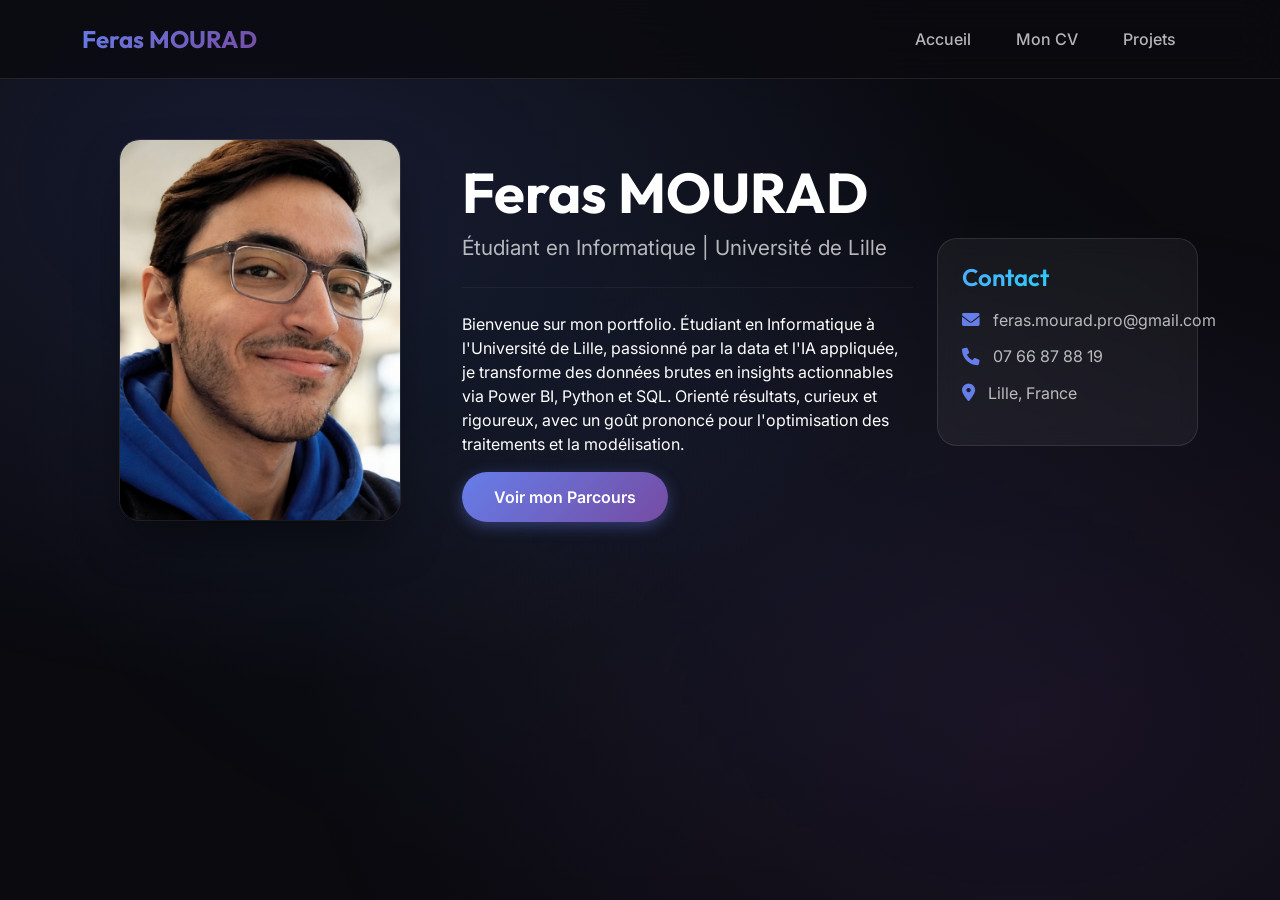
==== index.html @ 3aaaafc6 "modif exp, projets etc..." ====
<!DOCTYPE html>
<html lang="fr">

<head>
    <meta charset="UTF-8">
    <meta name="viewport" content="width=device-width, initial-scale=1.0">
    <title>Mon Portfolio - TP3</title>
    <link href="https://cdn.jsdelivr.net/npm/bootstrap@5.3.0/dist/css/bootstrap.min.css" rel="stylesheet">
    <link rel="stylesheet" href="https://cdnjs.cloudflare.com/ajax/libs/font-awesome/6.0.0/css/all.min.css">
    <link
        href="https://fonts.googleapis.com/css2?family=Inter:wght@300;400;500;600;700&family=Outfit:wght@400;500;600;700&display=swap"
        rel="stylesheet">
    <link rel="stylesheet" href="style.css">
</head>

<body>

    <!-- LIGHTBOX OVERLAY -->
    <div class="lightbox-overlay" id="lightbox" onclick="closeLightbox()">
        <img id="lightbox-img" src="" alt="Zoom">
    </div>

    <!-- NAVBAR -->
    <nav class="navbar navbar-expand-lg navbar-dark bg-dark fixed-top">
        <div class="container">
            <a class="navbar-brand" href="#" onclick="naviguerVers('accueil')">Feras MOURAD</a>
            <button class="navbar-toggler" type="button" data-bs-toggle="collapse" data-bs-target="#navbarNav">
                <span class="navbar-toggler-icon"></span>
            </button>
            <div class="collapse navbar-collapse" id="navbarNav">
                <ul class="navbar-nav ms-auto">
                    <li class="nav-item"><a class="nav-link" href="#" onclick="naviguerVers('accueil')">Accueil</a></li>
                    <li class="nav-item"><a class="nav-link" href="#" onclick="naviguerVers('cv')">Mon CV</a></li>
                    <li class="nav-item"><a class="nav-link" href="#" onclick="naviguerVers('projets')">Projets</a></li>
                </ul>
            </div>
        </div>
    </nav>

    <!-- ACCUEIL -->
    <section id="accueil" class="active container">
        <div class="row align-items-center">
            <div class="col-md-4 text-center mb-4">
                <img src="images/fm.jpeg" alt="Feras MOURAD" class="profile-img">
            </div>
            <div class="col-md-5">
                <h1 class="display-4">Feras MOURAD</h1>
                <p class="lead">Étudiant en Informatique | Université de Lille</p>
                <hr class="my-4">
                <p>
                    Bienvenue sur mon portfolio. Étudiant en Informatique à l'Université de Lille, passionné par la data et l'IA appliquée, je transforme des données brutes en insights actionnables via Power BI, Python et SQL. Orienté résultats, curieux et rigoureux, avec un goût prononcé pour l'optimisation des traitements et la modélisation.
                </p>
                <button class="btn btn-primary" onclick="naviguerVers('cv')">Voir mon Parcours</button>
            </div>
            <div class="col-md-3">
                <aside class="contact-card">
                    <h4>Contact</h4>
                    <ul class="list-unstyled">
                        <li><i class="fas fa-envelope"></i> <a href="mailto:feras.mourad.pro@gmail.com"
                                style="color: inherit; text-decoration: none;">feras.mourad.pro@gmail.com</a></li>
                        <li><i class="fas fa-phone"></i> <a href="tel:+33766878819"
                                style="color: inherit; text-decoration: none;">07 66 87 88 19</a></li>
                        <li><i class="fas fa-map-marker-alt"></i> Lille, France</li>
                    </ul>
                </aside>
            </div>
        </div>
    </section>

    <!-- CV -->
    <section id="cv" class="container">
        <h2 class="text-center mb-4">Curriculum Vitae</h2>
        <div class="text-center mb-4">
            <button class="btn btn-outline-primary me-2" onclick="afficherCV('fr')">Français 🇫🇷</button>
            <button class="btn btn-outline-secondary" onclick="afficherCV('en')">Anglais 🇬🇧</button>
        </div>
        <div id="contenu-cv">
            <p class="text-center" style="color: rgba(255,255,255,0.5);">Sélectionnez une langue ci-dessus.</p>
        </div>
        <div class="mt-4 text-center">
            <button class="btn btn-secondary" onclick="naviguerVers('accueil')">← Retour Accueil</button>
        </div>
    </section>

    <!-- PROJETS HUB -->
    <section id="projets" class="container">
        <div class="projects-hub-title">
            <h2>Mes Projets</h2>
            <p>Découvrez mes réalisations techniques. Cliquez sur un projet pour en savoir plus.</p>
        </div>
        <div class="row g-4 justify-content-center">
            <div class="col-md-6 col-lg-5">
                <div class="project-card" onclick="naviguerVers('projet-aeroline')">
                    <img src="images/BDD/mcd.png" alt="Projet AEROLINE" class="project-card-thumb">
                    <div class="project-card-body">
                        <p class="card-tech">PostgreSQL &#8226; Modélisation &#8226; Web</p>
                        <h3>Système d'Information Aérien (AEROLINE)</h3>
                        <p>Conception d'une architecture de base de données complexe pour gérer vols, équipages,
                            passagers et billetterie.</p>
                    </div>
                </div>
            </div>
            <div class="col-md-6 col-lg-5">
                <div class="project-card" onclick="naviguerVers('projet-shogi')">
                    <img src="images/Hasami/shogi_interface.png" alt="Projet Hasami Shogi" class="project-card-thumb"
                        onerror="this.style.background='linear-gradient(135deg, #667eea, #764ba2)'; this.style.height='220px'; this.src='';">
                    <div class="project-card-body">
                        <p class="card-tech">Langage C &#8226; Algorithmique &#8226; Tests</p>
                        <h3>Jeu Hasami Shogi en C</h3>
                        <p>Implémentation complète d'un jeu de plateau stratégique avec logique de capture par
                            encadrement et validation automatisée.</p>
                    </div>
                </div>
            </div>
            <div class="col-md-6 col-lg-5">
                <div class="project-card" onclick="naviguerVers('projet-graphes')">
                    <img src="images/Graphes/thumbnail_graphe.png" alt="Projet Graphes" class="project-card-thumb">
                    <div class="project-card-body">
                        <p class="card-tech">Langage C &#8226; Algorithmique &#8226; Ordonnancement</p>
                        <h3>Graphes et Ordonnancements</h3>
                        <p>Implémentation d'algorithmes de graphes pour le calcul du chemin critique et la visualisation
                            interactive de l'ordonnancement de tâches.</p>
                    </div>
                </div>
            </div>
        </div>
        <div class="mt-5 text-center">
            <button class="btn btn-secondary" onclick="naviguerVers('accueil')">&#8592; Retour Accueil</button>
        </div>
    </section>

    <!-- SOUS-PAGE AEROLINE -->
    <section id="projet-aeroline" class="container">
        <button class="btn-back-projects" onclick="naviguerVers('projets')">
            <i class="fas fa-arrow-left"></i> Retour aux Projets
        </button>
        <div class="project-hero">
            <h2>Système d'Information Aérien (AEROLINE)</h2>
            <p class="tech-stack">PostgreSQL &#8226; Modélisation de Données &#8226; Architecture Web</p>
            <span class="mention-binome">&#128101; Projet académique réalisé en binôme</span>
            <p class="project-desc">
                Conception et développement d'un système de gestion de base de données complexe pour une compagnie
                aérienne.
                L'objectif principal était de modéliser une architecture robuste sous PostgreSQL permettant de gérer les
                interactions
                entre les vols, les équipages, les passagers et la billetterie.
            </p>
        </div>
        <hr class="project-divider">
        <div class="project-section-block text-center">
            <h3>Modélisation Conceptuelle et Logique</h3>
            <div class="mcd-container">
                <img src="images/BDD/mcd.png" alt="MCD AEROLINE" class="project-img mb-3">
            </div>
            <ul class="text-start" style="max-width: 700px; margin: 0 auto 1.5rem;">
                <li>Création de plus de 10 entités interconnectées (Vols, Avions, Employés, Billets, etc.).</li>
                <li>Gestion stricte des cardinalités et des contraintes d'intégrité référentielle.</li>
            </ul>
            <button class="btn-mld-toggle" onclick="toggleMLD()">
                <i class="fas fa-database"></i> Voir le Schéma Relationnel (MLD)
                <span class="chevron">&#9660;</span>
            </button>
            <div id="mld-accordion" class="mld-content">
                <div class="mld-card text-start">
                    <p style="color: var(--text-muted); font-style: italic; margin-bottom: 1rem;">Légende : <span
                            class="pk">PK</span> = Clé Primaire, <span class="fk">FK</span> = Clé Étrangère (#), DMS =
                        Date de Mise en Service</p>
                    <p><span class="entity-name">PAYS</span> (<span class="pk">ID_pays [PK]</span>, Nom)</p>
                    <p><span class="entity-name">TYPE_AVION</span> (<span class="pk">Code_type [PK]</span>, Fabricant,
                        Modèle, Nb_sièges)</p>
                    <p><span class="entity-name">AEROPORT</span> (<span class="pk">Code_IATA [PK]</span>, Ville, Nom)
                    </p>
                    <p><span class="entity-name">FONCTION</span> (<span class="pk">ID_fonction [PK]</span>, Libellé)</p>
                    <p><span class="entity-name">PASSAGER</span> (<span class="pk">ID_passager [PK]</span>, Nom, Prénom,
                        Date_Naiss, Tel, email)</p>
                    <p><span class="entity-name">COMPAGNIE</span> (<span class="pk">ID_compagnie [PK]</span>, Nom, <span
                            class="fk">#ID_pays [FK → PAYS]</span>)</p>
                    <p><span class="entity-name">AVION</span> (<span class="pk">ID_avion [PK]</span>, DMS, <span
                            class="fk">#ID_compagnie [FK → COMPAGNIE]</span>, <span class="fk">#Code_type [FK →
                            TYPE_AVION]</span>)</p>
                    <p><span class="entity-name">EMPLOYE</span> (<span class="pk">ID_employé [PK]</span>, Nom, Prénom,
                        Num_poste, <span class="fk">#ID_compagnie [FK → COMPAGNIE]</span>, <span class="fk">#ID_fonction
                            [FK → FONCTION]</span>)</p>
                    <p><span class="entity-name">FIDELITE</span> (<span class="pk">ID_compte [PK]</span>, SoldeMiles,
                        Statut, DateAdhesion, <span class="fk">#ID_passager [FK → PASSAGER]</span>)</p>
                    <p><span class="entity-name">VOL</span> (<span class="pk">ID_vol [PK]</span>, Ref_vol, Date_départ,
                        Date_arrivée, Statut_de_vol, <span class="fk">#Code_IATA_depart [FK → AEROPORT]</span>, <span
                            class="fk">#Code_IATA_arrivee [FK → AEROPORT]</span>, <span class="fk">#ID_avion [FK →
                            AVION]</span>)</p>
                    <p><span class="entity-name">MAINTENANCE</span> (<span class="pk">ID_maintenance [PK]</span>,
                        Date_entretien, Rapport, <span class="fk">#ID_employé [FK → EMPLOYE]</span>, <span
                            class="fk">#ID_avion [FK → AVION]</span>)</p>
                    <p><span class="entity-name">BILLET</span> (<span class="pk">ID_billet [PK]</span>, Date, Num_siège,
                        Validation, Classe, <span class="fk">#ID_passager [FK → PASSAGER]</span>, <span
                            class="fk">#ID_vol [FK → VOL]</span>, <span class="fk">#ID_employé [FK → EMPLOYE]</span>)
                    </p>
                    <p><span class="entity-name">GESTION_BAGAGES</span> (<span class="pk">ID_bagage [PK]</span>, Poids,
                        Statut, <span class="fk">#ID_billet [FK → BILLET]</span>)</p>
                    <p><span class="entity-name">AFFECTATION_EQUIPAGE</span> (Rôle, Responsable, <span
                            class="pk fk">#ID_vol [PK, FK → VOL]</span>, <span class="pk fk">#ID_employé [PK, FK →
                            EMPLOYE]</span>)</p>
                    <p><span class="entity-name">CERTIFICATION</span> (Date_obtention, Libelle, <span
                            class="pk fk">#ID_employé [PK, FK → EMPLOYE]</span>, <span class="pk fk">#Code_type [PK, FK
                            → TYPE_AVION]</span>)</p>
                    <p><span class="entity-name">PARTICIPE</span> (<span class="pk fk">#ID_employé [PK, FK →
                            EMPLOYE]</span>, <span class="pk fk">#ID_maintenance [PK, FK → MAINTENANCE]</span>)</p>
                </div>
            </div>
        </div>
        <hr class="project-divider">
        <div class="project-section-block">
            <h3>Consultation et Jointures SQL complexes</h3>
            <ul class="mb-4">
                <li>Mise en place de vues dynamiques pour afficher le planning des vols.</li>
                <li>Utilisation de jointures (<code>JOIN</code>) pour agréger les données de l'équipage, de l'avion et
                    des passagers sur une seule vue détaillée en fonction de l'ID du vol.</li>
            </ul>
            <div class="row g-4">
                <div class="col-md-6"><img src="images/BDD/liste_vols.png" alt="Planning des Vols" class="project-img">
                </div>
                <div class="col-md-6"><img src="images/BDD/details_vol.png" alt="Détails d'un vol" class="project-img">
                </div>
            </div>
        </div>
        <hr class="project-divider">
        <div class="project-section-block">
            <div class="row align-items-center g-4">
                <div class="col-md-7">
                    <div class="img-crop-footer">
                        <img src="images/BDD/gestion_rh.png" alt="Gestion RH et Flotte" class="project-img"
                            style="border:none;box-shadow:none;border-radius:0;">
                    </div>
                </div>
                <div class="col-md-5">
                    <h3>Gestion des Ressources Humaines (CRUD)</h3>
                    <ul>
                        <li>Développement d'interfaces d'administration pour l'insertion (<code>INSERT</code>) et la
                            mise à jour (<code>UPDATE</code>) des employés.</li>
                        <li>Attribution de rôles et de certifications avec vérification des clés étrangères pour
                            garantir la cohérence de la base.</li>
                    </ul>
                </div>
            </div>
        </div>
        <hr class="project-divider">
        <div class="project-section-block">
            <div class="row align-items-center g-4">
                <div class="col-md-5">
                    <h3>Processus Métier et Transactions</h3>
                    <ul>
                        <li>Implémentation de la logique de vente de billets liés à un vol spécifique.</li>
                        <li>Enregistrement des bagages avec calcul des contraintes de poids, impactant directement les
                            tables liées aux passagers et aux vols.</li>
                    </ul>
                </div>
                <div class="col-md-7">
                    <div class="img-crop-footer">
                        <img src="images/BDD/gestion_billets.png" alt="Gestion des Billets et Bagages"
                            class="project-img" style="border:none;box-shadow:none;border-radius:0;">
                    </div>
                </div>
            </div>
        </div>
        <div class="mt-5 text-center">
            <button class="btn btn-secondary" onclick="naviguerVers('projets')">&#8592; Retour aux Projets</button>
        </div>
    </section>

    <!-- SOUS-PAGE HASAMI SHOGI -->
    <section id="projet-shogi" class="container">
        <button class="btn-back-projects" onclick="naviguerVers('projets')">
            <i class="fas fa-arrow-left"></i> Retour aux Projets
        </button>
        <div class="project-hero">
            <h2>Jeu de Plateau Stratégique : Hasami Shogi</h2>
            <p class="tech-stack">Langage C &#8226; Algorithmique &#8226; Tests (Valgrind)</p>
            <p class="project-desc">
                Implémentation complète d'un jeu de plateau en langage C respectant strictement un cahier des charges
                complexe.
                Ce projet met l'accent sur la rigueur algorithmique, la gestion de la mémoire et la validation par des
                tests automatisés.
            </p>
        </div>
        <hr class="project-divider">
        <div class="project-section-block">
            <div class="row align-items-center g-4">
                <div class="col-md-7">
                    <img src="images/Hasami/shogi_interface.png" alt="Interface console du Hasami Shogi"
                        class="project-img"
                        onerror="this.style.background='linear-gradient(135deg, #667eea, #764ba2)'; this.style.height='400px'; this.style.borderRadius='14px'; this.src='';">
                </div>
                <div class="col-md-5">
                    <h3>Interface Console et Jouabilité</h3>
                    <ul>
                        <li>Affichage dynamique du plateau en ligne de commande avec mise à jour en temps réel des
                            scores.</li>
                        <li>Gestion de la saisie utilisateur sécurisée (coordonnées alphanumériques) pour le déplacement
                            des pions.</li>
                    </ul>
                </div>
            </div>
        </div>
        <hr class="project-divider">
        <div class="project-section-block">
            <div class="row align-items-center g-4">
                <div class="col-md-5">
                    <h3>Algorithmique et Mécanique de Capture</h3>
                    <ul>
                        <li>Développement d'une logique complexe pour vérifier la validité des déplacements et exécuter
                            les <strong style="color: #f59e0b;">captures par encadrement</strong>.</li>
                        <li>Contrôle strict des limites du tableau et parcours directionnel optimisé (boucles
                            <code>while</code>).
                        </li>
                    </ul>
                </div>
                <div class="col-md-7">
                    <img src="images/Hasami/shogi_code.png" alt="Code C de la logique de capture" class="project-img"
                        onerror="this.style.background='linear-gradient(135deg, #667eea, #764ba2)'; this.style.height='400px'; this.style.borderRadius='14px'; this.src='';">
                </div>
            </div>
        </div>
        <hr class="project-divider">
        <div class="project-section-block">
            <div class="row align-items-center g-4">
                <div class="col-md-7">
                    <img src="images/Hasami/shogi_valgrind.png" alt="Résultat Valgrind - 0 fuites mémoire"
                        class="project-img"
                        onerror="this.style.background='linear-gradient(135deg, #667eea, #764ba2)'; this.style.height='400px'; this.style.borderRadius='14px'; this.src='';">
                </div>
                <div class="col-md-5">
                    <h3>Validation et Gestion de la Mémoire</h3>
                    <ul>
                        <li>Analyse approfondie avec <strong style="color: #4facfe;">Valgrind</strong> certifiant
                            l'absence totale de fuites mémoire (<code>0 leaks possible</code>).</li>
                        <li>Validation de la robustesse globale de l'application via des <strong>tests
                                automatisés</strong> par redirection de flux.</li>
                    </ul>
                </div>
            </div>
        </div>
        <div class="mt-5 text-center" style="display: flex; justify-content: center; gap: 1rem; flex-wrap: wrap;">
            <button class="btn btn-secondary" onclick="naviguerVers('projets')">&#8592; Retour aux Projets</button>
            <a href="https://github.com/FerasMOURAD/Hasami-Shogi-C" target="_blank" class="btn btn-secondary"
                style="background: linear-gradient(135deg, #667eea, #764ba2); border: none;">
                <i class="fab fa-github"></i> Voir le code source sur GitHub
            </a>
        </div>
    </section>

    <!-- SOUS-PAGE GRAPHES & ORDONNANCEMENT -->
    <section id="projet-graphes" class="container">
        <button class="btn-back-projects" onclick="naviguerVers('projets')">
            <i class="fas fa-arrow-left"></i> Retour aux Projets
        </button>

        <div class="project-hero">
            <h2>Graphes et Ordonnancements</h2>
            <p class="tech-stack">Langage C &#8226; Algorithmique &#8226; Ordonnancement</p>
            <p class="project-desc">
                Implémentation en C d'un programme d'ordonnancement de projets à partir d'un graphe de tâches.
                Le programme calcule automatiquement les dates au plus tôt, les dates au plus tard, les marges
                et identifie les tâches critiques afin de déterminer la durée minimale du projet.
            </p>
            <img src="images/Graphes/thumbnail_graphe.png" alt="Visualisation du graphe"
                style="max-height: 340px; width: auto; border-radius: 14px; border: 1px solid rgba(255,255,255,0.1); margin-top: 1.5rem;">
        </div>

        <hr class="project-divider">

        <!-- Bellman : texte gauche / image droite -->
        <div class="project-section-block">
            <div class="row align-items-center g-4">
                <div class="col-md-5">
                    <h3>Calcul des dates (Bellman)</h3>
                    <ul>
                        <li>Implémentation en C du calcul des dates au plus tôt et au plus tard.</li>
                        <li>Utilisation de la liste des prédécesseurs pour parcourir les dépendances entre tâches.</li>
                        <li>Calcul de la durée minimale du projet à partir de la tâche finale.</li>
                        <li>Base du programme pour identifier ensuite les marges et les tâches critiques.</li>
                    </ul>
                </div>
                <div class="col-md-7">
                    <img src="images/Graphes/Bellman.png" alt="Algorithme de Bellman" class="project-img">
                </div>
            </div>
        </div>

        <hr class="project-divider">

        <!-- Structs : image gauche / texte droite -->
        <div class="project-section-block">
            <div class="row align-items-center g-4">
                <div class="col-md-7">
                    <img src="images/Graphes/structs.png" alt="Structures de données" class="project-img">
                </div>
                <div class="col-md-5">
                    <h3>Structures de Données</h3>
                    <ul>
                        <li>Représentation du graphe avec un tableau de tâches.</li>
                        <li>Chaque tâche contient son identifiant, sa durée, sa date au plus tôt, sa date au plus tard et ses prédécesseurs.</li>
                        <li>Utilisation de listes chaînées pour stocker les prédécesseurs de chaque tâche.</li>
                        <li>Organisation modulaire du code avec un fichier <code>.h</code> pour les structures et prototypes.</li>
                    </ul>
                </div>
            </div>
        </div>

        <hr class="project-divider">

        <!-- Results : texte gauche / image droite -->
        <div class="project-section-block">
            <div class="row align-items-center g-4">
                <div class="col-md-5">
                    <h3>Résultats</h3>
                    <ul>
                        <li>Génération automatique d'un fichier de résultats après l'exécution du programme.</li>
                        <li>Affichage de la durée minimale totale du projet.</li>
                        <li>Détail pour chaque tâche : date au plus tôt, date au plus tard et marge.</li>
                        <li>Identification automatique des tâches critiques lorsque leur marge est nulle.</li>
                    </ul>
                </div>
                <div class="col-md-7">
                    <img src="images/Graphes/res.png" alt="Résultats du programme" class="project-img">
                </div>
            </div>
        </div>

        <div class="mt-5 text-center" style="display: flex; justify-content: center; gap: 1rem; flex-wrap: wrap;">
            <button class="btn btn-secondary" onclick="naviguerVers('projets')">&#8592; Retour aux Projets</button>
            <a href="https://github.com/FerasMOURAD/Graphes-Ordonnancement" target="_blank" class="btn btn-secondary"
                style="background: linear-gradient(135deg, #667eea, #764ba2); border: none;">
                <i class="fab fa-github"></i> Voir le code source sur GitHub
            </a>
        </div>
    </section>

    <script src="https://cdn.jsdelivr.net/npm/bootstrap@5.3.0/dist/js/bootstrap.bundle.min.js"></script>
    <script src="script.js"></script>
</body>

</html>
---- style.css ----
/* ========== VARIABLES & BASE ========== */
:root {
    --primary-gradient: linear-gradient(135deg, #667eea 0%, #764ba2 100%);
    --secondary-gradient: linear-gradient(135deg, #f093fb 0%, #f5576c 100%);
    --accent-gradient: linear-gradient(135deg, #4facfe 0%, #00f2fe 100%);
    --dark-bg: #0a0a0f;
    --card-bg: rgba(255, 255, 255, 0.03);
    --glass-bg: rgba(255, 255, 255, 0.05);
    --glass-border: rgba(255, 255, 255, 0.1);
    --text-primary: #ffffff;
    --text-secondary: rgba(255, 255, 255, 0.7);
    --text-muted: rgba(255, 255, 255, 0.5);
}

* {
    margin: 0;
    padding: 0;
    box-sizing: border-box;
}

body {
    font-family: 'Inter', sans-serif;
    background: var(--dark-bg);
    color: var(--text-primary);
    padding-top: 80px;
    min-height: 100vh;
    overflow-x: hidden;
}

/* Animated background */
body::before {
    content: '';
    position: fixed;
    top: 0;
    left: 0;
    width: 100%;
    height: 100%;
    background:
        radial-gradient(ellipse at 20% 20%, rgba(102, 126, 234, 0.15) 0%, transparent 50%),
        radial-gradient(ellipse at 80% 80%, rgba(118, 75, 162, 0.15) 0%, transparent 50%),
        radial-gradient(ellipse at 50% 50%, rgba(79, 172, 254, 0.05) 0%, transparent 70%);
    z-index: -1;
    animation: backgroundPulse 15s ease-in-out infinite;
}

@keyframes backgroundPulse {

    0%,
    100% {
        opacity: 1;
    }

    50% {
        opacity: 0.7;
    }
}

/* ========== NAVBAR ========== */
.navbar {
    background: rgba(10, 10, 15, 0.8) !important;
    backdrop-filter: blur(20px);
    border-bottom: 1px solid var(--glass-border);
    padding: 1rem 0;
    transition: all 0.3s ease;
}

.navbar-brand {
    font-family: 'Outfit', sans-serif;
    font-weight: 700;
    font-size: 1.5rem;
    background: var(--primary-gradient);
    -webkit-background-clip: text;
    -webkit-text-fill-color: transparent;
    background-clip: text;
}

.nav-link {
    color: var(--text-secondary) !important;
    font-weight: 500;
    padding: 0.5rem 1.2rem !important;
    margin: 0 0.2rem;
    border-radius: 25px;
    transition: all 0.3s ease;
    position: relative;
}

.nav-link:hover {
    color: var(--text-primary) !important;
    background: var(--glass-bg);
}

.nav-link::after {
    content: '';
    position: absolute;
    bottom: 0;
    left: 50%;
    width: 0;
    height: 2px;
    background: var(--primary-gradient);
    transition: all 0.3s ease;
    transform: translateX(-50%);
}

.nav-link:hover::after {
    width: 60%;
}

/* ========== SECTIONS ========== */
section {
    min-height: calc(100vh - 80px);
    padding: 60px 20px;
    display: none;
}

section.active {
    display: block;
    animation: fadeInUp 0.6s ease-out;
}

@keyframes fadeInUp {
    from {
        opacity: 0;
        transform: translateY(30px);
    }

    to {
        opacity: 1;
        transform: translateY(0);
    }
}

/* ========== TYPOGRAPHY ========== */
h1,
h2,
h3,
h4,
h5 {
    font-family: 'Outfit', sans-serif;
}

.display-4 {
    font-weight: 700;
    font-size: 3.5rem;
    line-height: 1.1;
    margin-bottom: 0.5rem;
}

.lead {
    font-size: 1.3rem;
    color: var(--text-secondary);
    font-weight: 400;
}

.gradient-text {
    background: var(--primary-gradient);
    -webkit-background-clip: text;
    -webkit-text-fill-color: transparent;
    background-clip: text;
}

/* ========== PROFILE IMAGE ========== */
.profile-img {
    width: 280px;
    height: 380px;
    object-fit: cover;
    object-position: center;
    border-radius: 20px;
    box-shadow:
        0 25px 50px -12px rgba(0, 0, 0, 0.5),
        0 0 0 1px var(--glass-border);
    transition: all 0.4s ease;
    position: relative;
}

.profile-img:hover {
    transform: translateY(-10px) scale(1.02);
    box-shadow:
        0 35px 60px -15px rgba(102, 126, 234, 0.4),
        0 0 0 1px var(--glass-border);
}

/* ========== CARDS & GLASS EFFECT ========== */
.glass-card {
    background: var(--glass-bg);
    backdrop-filter: blur(10px);
    border: 1px solid var(--glass-border);
    border-radius: 20px;
    padding: 2rem;
    transition: all 0.3s ease;
}

.glass-card:hover {
    background: rgba(255, 255, 255, 0.08);
    border-color: rgba(255, 255, 255, 0.2);
    transform: translateY(-5px);
}

/* ========== BUTTONS ========== */
.btn-primary {
    background: var(--primary-gradient);
    border: none;
    padding: 0.8rem 2rem;
    border-radius: 30px;
    font-weight: 600;
    font-size: 1rem;
    transition: all 0.3s ease;
    box-shadow: 0 4px 15px rgba(102, 126, 234, 0.4);
}

.btn-primary:hover {
    transform: translateY(-3px);
    box-shadow: 0 8px 25px rgba(102, 126, 234, 0.6);
    background: var(--primary-gradient);
}

.btn-outline-primary,
.btn-outline-secondary {
    border: 2px solid var(--glass-border);
    background: transparent;
    color: var(--text-primary);
    padding: 0.6rem 1.5rem;
    border-radius: 25px;
    font-weight: 500;
    transition: all 0.3s ease;
}

.btn-outline-primary:hover,
.btn-outline-secondary:hover {
    background: var(--primary-gradient);
    border-color: transparent;
    transform: translateY(-2px);
}

.btn-secondary {
    background: var(--glass-bg);
    border: 1px solid var(--glass-border);
    color: var(--text-primary);
    padding: 0.7rem 1.5rem;
    border-radius: 25px;
    transition: all 0.3s ease;
}

.btn-secondary:hover {
    background: var(--glass-border);
    color: var(--text-primary);
}

/* ========== CV SECTION ========== */
#contenu-cv {
    background: var(--glass-bg);
    backdrop-filter: blur(10px);
    border: 1px solid var(--glass-border);
    border-radius: 24px;
    padding: 2.5rem;
}

#contenu-cv h3 {
    font-size: 1.5rem;
    font-weight: 600;
    background: var(--primary-gradient);
    -webkit-background-clip: text;
    -webkit-text-fill-color: transparent;
    background-clip: text;
    border-bottom: 2px solid var(--glass-border) !important;
    padding-bottom: 0.8rem;
}

#contenu-cv h4 {
    font-size: 1.3rem;
    font-weight: 600;
    background: var(--accent-gradient);
    -webkit-background-clip: text;
    -webkit-text-fill-color: transparent;
    background-clip: text;
}

#contenu-cv h5 {
    font-size: 1.1rem;
    font-weight: 600;
    color: var(--text-primary);
    margin-bottom: 0.3rem;
}

#contenu-cv .text-muted {
    color: var(--text-muted) !important;
    font-size: 0.9rem;
}

#contenu-cv ul {
    padding-left: 1.2rem;
    margin-top: 0.5rem;
}

#contenu-cv li {
    color: var(--text-secondary);
    margin-bottom: 0.4rem;
    line-height: 1.6;
}

#contenu-cv p {
    color: var(--text-secondary);
    line-height: 1.6;
}

#contenu-cv .border-start {
    border-color: var(--glass-border) !important;
}

/* ========== CONTACT ASIDE ========== */
.contact-card {
    background: var(--glass-bg);
    backdrop-filter: blur(10px);
    border: 1px solid var(--glass-border);
    border-radius: 20px;
    padding: 1.5rem;
}

.contact-card h4 {
    font-weight: 600;
    margin-bottom: 1rem;
    background: var(--accent-gradient);
    -webkit-background-clip: text;
    -webkit-text-fill-color: transparent;
    background-clip: text;
}

.contact-card li {
    color: var(--text-secondary);
    margin-bottom: 0.8rem;
    display: flex;
    align-items: center;
    gap: 0.8rem;
}

.contact-card i {
    color: #667eea;
    font-size: 1.1rem;
}

/* ========== SKILL BADGES ========== */
.skill-category h5 {
    font-size: 0.95rem;
    font-weight: 600;
    color: #667eea;
    margin-bottom: 0.3rem;
}

.skill-category p {
    color: var(--text-secondary);
    font-size: 0.9rem;
}

/* ========== RESPONSIVE ========== */
@media (max-width: 992px) {
    .display-4 {
        font-size: 2.8rem;
    }

    .profile-img {
        width: 200px;
        height: 280px;
        margin-bottom: 2rem;
    }

    #accueil .row {
        flex-direction: column;
        text-align: center;
    }

    #accueil .col-md-4,
    #accueil .col-md-5,
    #accueil .col-md-3 {
        width: 100%;
        max-width: 100%;
        padding: 0 15px;
    }

    #accueil p {
        text-align: left;
    }
}

@media (max-width: 768px) {
    .display-4 {
        font-size: 2.2rem;
    }

    .profile-img {
        width: 180px;
        height: 250px;
    }

    #contenu-cv {
        padding: 1.5rem;
    }

    section {
        padding: 40px 15px;
    }

    .contact-card {
        margin-top: 1.5rem;
    }
}

/* ========== SCROLLBAR ========== */
::-webkit-scrollbar {
    width: 8px;
}

::-webkit-scrollbar-track {
    background: var(--dark-bg);
}

::-webkit-scrollbar-thumb {
    background: var(--glass-border);
    border-radius: 4px;
}

::-webkit-scrollbar-thumb:hover {
    background: rgba(255, 255, 255, 0.2);
}

/* ========== HR STYLING ========== */
hr {
    border-color: var(--glass-border);
    opacity: 0.5;
}

/* ========== ALERT STYLING ========== */
.alert-warning {
    background: rgba(245, 158, 11, 0.1);
    border: 1px solid rgba(245, 158, 11, 0.3);
    color: #fbbf24;
    border-radius: 15px;
}

/* ========== ANIMATIONS ========== */
.animate-float {
    animation: float 6s ease-in-out infinite;
}

@keyframes float {

    0%,
    100% {
        transform: translateY(0);
    }

    50% {
        transform: translateY(-10px);
    }
}

/* ========== PROJET AEROLINE ========== */
.project-hero {
    text-align: center;
    margin-bottom: 3rem;
}

.project-hero h2 {
    font-size: 2.8rem;
    font-weight: 700;
    background: var(--primary-gradient);
    -webkit-background-clip: text;
    -webkit-text-fill-color: transparent;
    background-clip: text;
    margin-bottom: 0.5rem;
}

.project-hero .tech-stack {
    color: var(--text-muted);
    font-size: 1rem;
    letter-spacing: 2px;
    text-transform: uppercase;
    margin-bottom: 1rem;
}

.project-hero .project-desc {
    color: var(--text-secondary);
    max-width: 750px;
    margin: 0 auto;
    font-size: 1.05rem;
    line-height: 1.7;
}

.project-img {
    width: 100%;
    border-radius: 14px;
    border: 1px solid var(--glass-border);
    box-shadow: 0 15px 40px rgba(0, 0, 0, 0.4);
    transition: all 0.4s ease;
    cursor: pointer;
}

.project-img:hover {
    transform: translateY(-5px) scale(1.01);
    box-shadow: 0 25px 50px rgba(102, 126, 234, 0.25);
}

.mcd-container {
    max-width: 90%;
    margin: 0 auto 1.5rem;
}

.btn-mld-toggle {
    background: var(--glass-bg);
    border: 1px solid var(--glass-border);
    color: var(--text-primary);
    padding: 0.8rem 2rem;
    border-radius: 30px;
    font-weight: 600;
    cursor: pointer;
    transition: all 0.3s ease;
    display: inline-flex;
    align-items: center;
    gap: 0.5rem;
}

.btn-mld-toggle:hover {
    background: var(--primary-gradient);
    border-color: transparent;
    transform: translateY(-2px);
    box-shadow: 0 8px 25px rgba(102, 126, 234, 0.4);
}

.btn-mld-toggle .chevron {
    transition: transform 0.3s ease;
    display: inline-block;
}

.btn-mld-toggle.active .chevron {
    transform: rotate(180deg);
}

.mld-content {
    max-height: 0;
    overflow: hidden;
    transition: max-height 0.5s ease, opacity 0.3s ease;
    opacity: 0;
}

.mld-content.show {
    max-height: 3000px;
    opacity: 1;
}

.mld-card {
    background: var(--glass-bg);
    backdrop-filter: blur(10px);
    border: 1px solid var(--glass-border);
    border-radius: 16px;
    padding: 2rem;
    margin-top: 1.5rem;
    font-family: 'Fira Code', 'Courier New', monospace;
    font-size: 0.85rem;
    line-height: 1.8;
    color: var(--text-secondary);
}

.mld-card .entity-name {
    color: #667eea;
    font-weight: 700;
}

.mld-card .pk {
    color: #f59e0b;
}

.mld-card .fk {
    color: #f093fb;
}

.project-section-block {
    margin-bottom: 4rem;
}

.project-section-block h3 {
    font-size: 1.6rem;
    font-weight: 600;
    background: var(--accent-gradient);
    -webkit-background-clip: text;
    -webkit-text-fill-color: transparent;
    background-clip: text;
    margin-bottom: 1rem;
}

.project-section-block p,
.project-section-block li {
    color: #E0E0E0;
    line-height: 1.7;
}

.project-section-block ul {
    padding-left: 1.2rem;
}

.project-section-block li {
    margin-bottom: 0.5rem;
}

.project-section-block .row {
    display: flex;
    align-items: center;
}

.project-divider {
    border: none;
    height: 1px;
    background: linear-gradient(90deg, transparent, var(--glass-border), transparent);
    margin: 3rem 0;
}

/* ========== LIGHTBOX ========== */
.lightbox-overlay {
    position: fixed;
    top: 0;
    left: 0;
    width: 100%;
    height: 100%;
    background: rgba(0, 0, 0, 0.9);
    backdrop-filter: blur(10px);
    z-index: 9999;
    display: flex;
    align-items: center;
    justify-content: center;
    opacity: 0;
    pointer-events: none;
    transition: opacity 0.3s ease;
    cursor: zoom-out;
}

.lightbox-overlay.active {
    opacity: 1;
    pointer-events: all;
}

.lightbox-overlay img {
    max-width: 90%;
    max-height: 90vh;
    border-radius: 12px;
    box-shadow: 0 30px 80px rgba(0, 0, 0, 0.6);
    transform: scale(0.9);
    transition: transform 0.3s ease;
}

.lightbox-overlay.active img {
    transform: scale(1);
}

/* ========== PROJETS HUB ========== */
.projects-hub-title {
    text-align: center;
    margin-bottom: 3rem;
}

.projects-hub-title h2 {
    font-size: 2.8rem;
    font-weight: 700;
    background: var(--primary-gradient);
    -webkit-background-clip: text;
    -webkit-text-fill-color: transparent;
    background-clip: text;
}

.projects-hub-title p {
    color: var(--text-secondary);
    font-size: 1.1rem;
}

.project-card {
    background: var(--glass-bg);
    backdrop-filter: blur(10px);
    border: 1px solid var(--glass-border);
    border-radius: 20px;
    overflow: hidden;
    cursor: pointer;
    transition: all 0.4s ease;
    height: 100%;
}

.project-card:hover {
    transform: translateY(-8px);
    border-color: rgba(102, 126, 234, 0.4);
    box-shadow: 0 20px 50px rgba(102, 126, 234, 0.2);
}

.project-card-thumb {
    width: 100%;
    height: 220px;
    object-fit: cover;
    object-position: top;
    border-bottom: 1px solid var(--glass-border);
}

.project-card-body {
    padding: 1.5rem;
}

.project-card-body h3 {
    font-family: 'Outfit', sans-serif;
    font-size: 1.3rem;
    font-weight: 600;
    color: var(--text-primary);
    margin-bottom: 0.5rem;
}

.project-card-body .card-tech {
    font-size: 0.8rem;
    color: #667eea;
    letter-spacing: 1px;
    text-transform: uppercase;
    margin-bottom: 0.8rem;
}

.project-card-body p {
    color: var(--text-secondary);
    font-size: 0.95rem;
    line-height: 1.6;
}

.btn-back-projects {
    background: var(--glass-bg);
    border: 1px solid var(--glass-border);
    color: var(--text-primary);
    padding: 0.6rem 1.5rem;
    border-radius: 25px;
    font-weight: 500;
    transition: all 0.3s ease;
    text-decoration: none;
    display: inline-flex;
    align-items: center;
    gap: 0.5rem;
    cursor: pointer;
    margin-bottom: 2rem;
}

.btn-back-projects:hover {
    background: var(--glass-border);
    color: var(--text-primary);
    transform: translateX(-3px);
}

/* Crop footer from screenshots */
.img-crop-footer {
    overflow: hidden;
    border-radius: 14px;
    border: 1px solid var(--glass-border);
    box-shadow: 0 15px 40px rgba(0, 0, 0, 0.4);
    transition: all 0.4s ease;
}

.img-crop-footer:hover {
    transform: translateY(-5px) scale(1.01);
    box-shadow: 0 25px 50px rgba(102, 126, 234, 0.25);
}

.img-crop-footer img {
    width: 100%;
    display: block;
    margin-bottom: -40px;
}

.mention-binome {
    display: inline-block;
    margin-top: 0.8rem;
    padding: 0.4rem 1.2rem;
    border-radius: 20px;
    background: rgba(102, 126, 234, 0.15);
    border: 1px solid rgba(102, 126, 234, 0.3);
    color: #a0aec0;
    font-size: 0.85rem;
    font-style: italic;
}
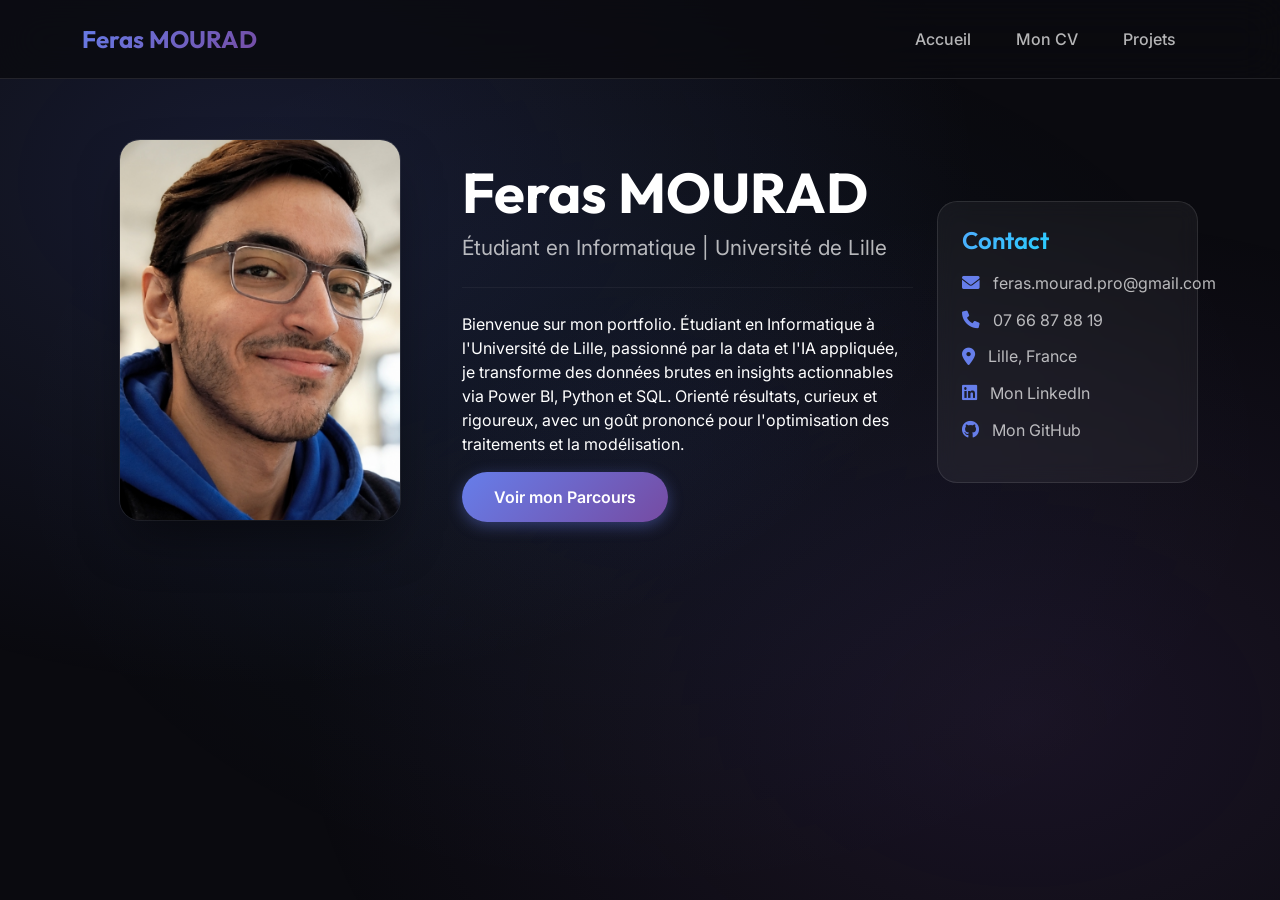
==== commit 6e5b3833: "ajout linkedin, github" ====
--- a/index.html
+++ b/index.html
@@ -48,7 +48,10 @@
                 <p class="lead">Étudiant en Informatique | Université de Lille</p>
                 <hr class="my-4">
                 <p>
-                    Bienvenue sur mon portfolio. Étudiant en Informatique à l'Université de Lille, passionné par la data et l'IA appliquée, je transforme des données brutes en insights actionnables via Power BI, Python et SQL. Orienté résultats, curieux et rigoureux, avec un goût prononcé pour l'optimisation des traitements et la modélisation.
+                    Bienvenue sur mon portfolio. Étudiant en Informatique à l'Université de Lille, passionné par la data
+                    et l'IA appliquée, je transforme des données brutes en insights actionnables via Power BI, Python et
+                    SQL. Orienté résultats, curieux et rigoureux, avec un goût prononcé pour l'optimisation des
+                    traitements et la modélisation.
                 </p>
                 <button class="btn btn-primary" onclick="naviguerVers('cv')">Voir mon Parcours</button>
             </div>
@@ -61,6 +64,10 @@
                         <li><i class="fas fa-phone"></i> <a href="tel:+33766878819"
                                 style="color: inherit; text-decoration: none;">07 66 87 88 19</a></li>
                         <li><i class="fas fa-map-marker-alt"></i> Lille, France</li>
+                        <li><i class="fab fa-linkedin"></i><a href="https://www.linkedin.com/in/ferasmourad"
+                                style="color: inherit; text-decoration: none;">Mon LinkedIn</a></li>
+                        <li><i class="fab fa-github"></i><a href="https://github.com/FerasMourad"
+                                style="color: inherit; text-decoration: none;">Mon GitHub</a></li>
                     </ul>
                 </aside>
             </div>
@@ -126,6 +133,61 @@
         </div>
         <div class="mt-5 text-center">
             <button class="btn btn-secondary" onclick="naviguerVers('accueil')">&#8592; Retour Accueil</button>
+        </div>
+    </section>
+
+    <!-- SOUS-PAGE CERTIFICATIONS -->
+    <section id="certifications" class="container">
+        <button class="btn-back-projects" onclick="naviguerVers('cv')">
+            <i class="fas fa-arrow-left"></i> Retour au CV
+        </button>
+        <div class="project-hero text-center mb-5 mt-4">
+            <h2 class="display-5 fw-bold">Mes Certifications</h2>
+            <p class="tech-stack">Validation des acquis & Formations continues</p>
+        </div>
+
+        <div class="row g-4 justify-content-center">
+            <!-- Emplacement pour la certification Kanz AI -->
+            <div class="col-md-8 col-lg-6">
+                <div class="project-section-block text-center p-4">
+                    <h3 class="mb-4">Kanz AI Hackathon (2026)</h3>
+                    <div
+                        style="border: 1px solid rgba(255,255,255,0.1); border-radius: 10px; overflow: hidden; background: #fff;">
+                        <img src="images/certifications/kanz-1.jpg" alt="Certification Kanz AI" class="img-fluid"
+                            style="width: 100%; height: auto; cursor: pointer; transition: transform 0.3s ease;"
+                            onclick="openLightbox(this.src)" onmouseover="this.style.transform='scale(1.02)'"
+                            onmouseout="this.style.transform='scale(1)'">
+                    </div>
+                </div>
+            </div>
+
+            <!-- Emplacement pour la certification Power BI -->
+            <div class="col-md-8 col-lg-6">
+                <div class="project-section-block text-center p-4">
+                    <h3 class="mb-4">Power BI (UDEMY)</h3>
+                    <div
+                        style="border: 1px solid rgba(255,255,255,0.1); border-radius: 10px; overflow: hidden; background: #fff;">
+                        <img src="images/certifications/powerbi-1.jpg" alt="Certification Power BI" class="img-fluid"
+                            style="width: 100%; height: auto; cursor: pointer; transition: transform 0.3s ease;"
+                            onclick="openLightbox(this.src)" onmouseover="this.style.transform='scale(1.02)'"
+                            onmouseout="this.style.transform='scale(1)'">
+                    </div>
+                </div>
+            </div>
+
+            <!-- Emplacement pour PIX -->
+            <div class="col-md-8 col-lg-6">
+                <div class="project-section-block text-center p-4">
+                    <h3 class="mb-4">PIX Niveau Avancé (2025)</h3>
+                    <div
+                        style="border: 1px solid rgba(255,255,255,0.1); border-radius: 10px; overflow: hidden; background: #fff;">
+                        <img src="images/certifications/pix-1.jpg" alt="Certification PIX" class="img-fluid"
+                            style="width: 100%; height: auto; cursor: pointer; transition: transform 0.3s ease;"
+                            onclick="openLightbox(this.src)" onmouseover="this.style.transform='scale(1.02)'"
+                            onmouseout="this.style.transform='scale(1)'">
+                    </div>
+                </div>
+            </div>
         </div>
     </section>
 
@@ -397,9 +459,11 @@
                     <h3>Structures de Données</h3>
                     <ul>
                         <li>Représentation du graphe avec un tableau de tâches.</li>
-                        <li>Chaque tâche contient son identifiant, sa durée, sa date au plus tôt, sa date au plus tard et ses prédécesseurs.</li>
+                        <li>Chaque tâche contient son identifiant, sa durée, sa date au plus tôt, sa date au plus tard
+                            et ses prédécesseurs.</li>
                         <li>Utilisation de listes chaînées pour stocker les prédécesseurs de chaque tâche.</li>
-                        <li>Organisation modulaire du code avec un fichier <code>.h</code> pour les structures et prototypes.</li>
+                        <li>Organisation modulaire du code avec un fichier <code>.h</code> pour les structures et
+                            prototypes.</li>
                     </ul>
                 </div>
             </div>
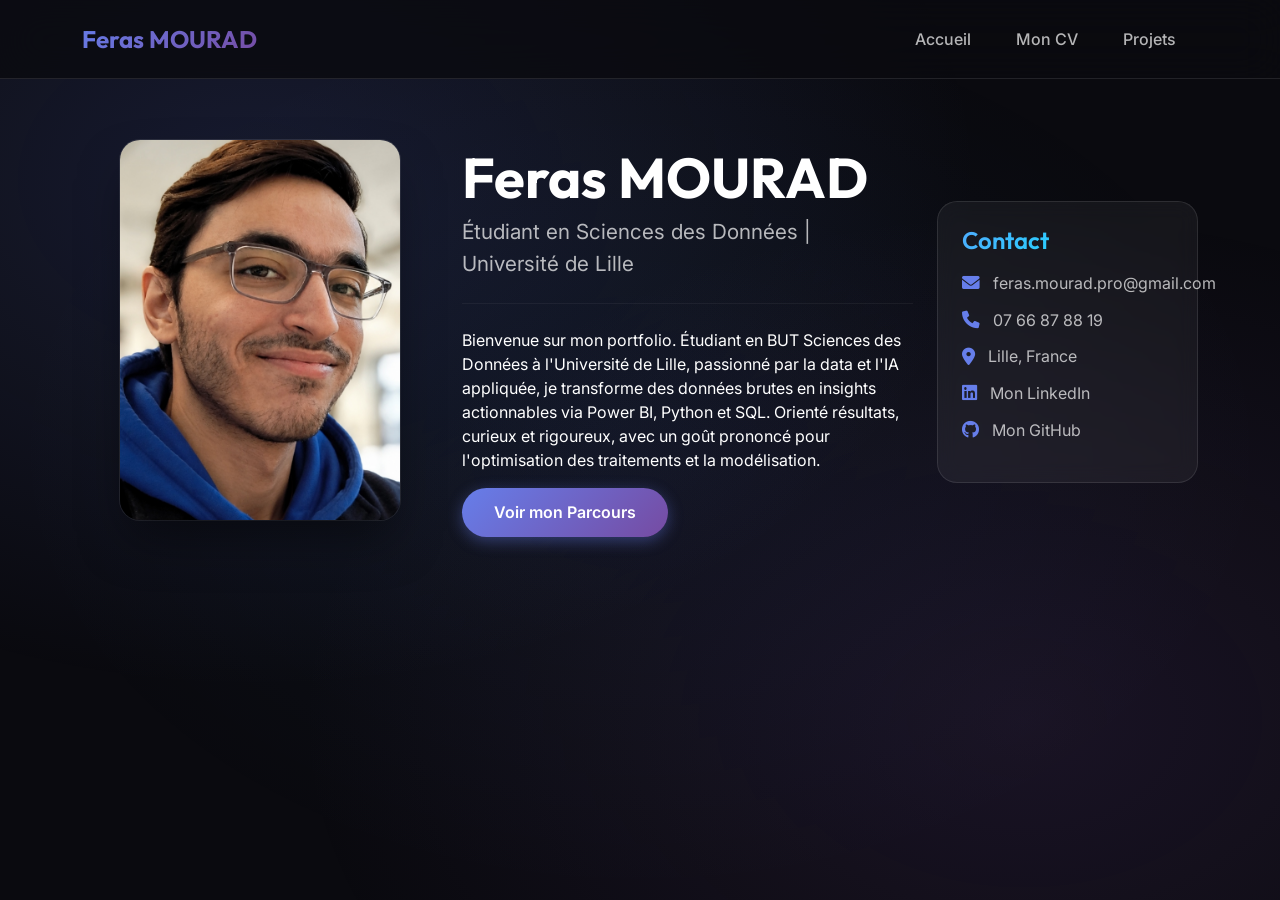
==== commit bfe845ff: "ptites corrections" ====
--- a/index.html
+++ b/index.html
@@ -45,10 +45,11 @@
             </div>
             <div class="col-md-5">
                 <h1 class="display-4">Feras MOURAD</h1>
-                <p class="lead">Étudiant en Informatique | Université de Lille</p>
+                <p class="lead">Étudiant en Sciences des Données | Université de Lille</p>
                 <hr class="my-4">
                 <p>
-                    Bienvenue sur mon portfolio. Étudiant en Informatique à l'Université de Lille, passionné par la data
+                    Bienvenue sur mon portfolio. Étudiant en BUT Sciences des Données à l'Université de Lille,
+                    passionné par la data
                     et l'IA appliquée, je transforme des données brutes en insights actionnables via Power BI, Python et
                     SQL. Orienté résultats, curieux et rigoureux, avec un goût prononcé pour l'optimisation des
                     traitements et la modélisation.
@@ -64,7 +65,7 @@
                         <li><i class="fas fa-phone"></i> <a href="tel:+33766878819"
                                 style="color: inherit; text-decoration: none;">07 66 87 88 19</a></li>
                         <li><i class="fas fa-map-marker-alt"></i> Lille, France</li>
-                        <li><i class="fab fa-linkedin"></i><a href="https://www.linkedin.com/in/ferasmourad"
+                        <li><i class="fab fa-linkedin"></i><a href="https://linkedin.com/in/feras-mourad"
                                 style="color: inherit; text-decoration: none;">Mon LinkedIn</a></li>
                         <li><i class="fab fa-github"></i><a href="https://github.com/FerasMourad"
                                 style="color: inherit; text-decoration: none;">Mon GitHub</a></li>
@@ -79,7 +80,7 @@
         <h2 class="text-center mb-4">Curriculum Vitae</h2>
         <div class="text-center mb-4">
             <button class="btn btn-outline-primary me-2" onclick="afficherCV('fr')">Français 🇫🇷</button>
-            <button class="btn btn-outline-secondary" onclick="afficherCV('en')">Anglais 🇬🇧</button>
+            <button class="btn btn-outline-secondary" onclick="afficherCV('en')">English 🇬🇧</button>
         </div>
         <div id="contenu-cv">
             <p class="text-center" style="color: rgba(255,255,255,0.5);">Sélectionnez une langue ci-dessus.</p>
